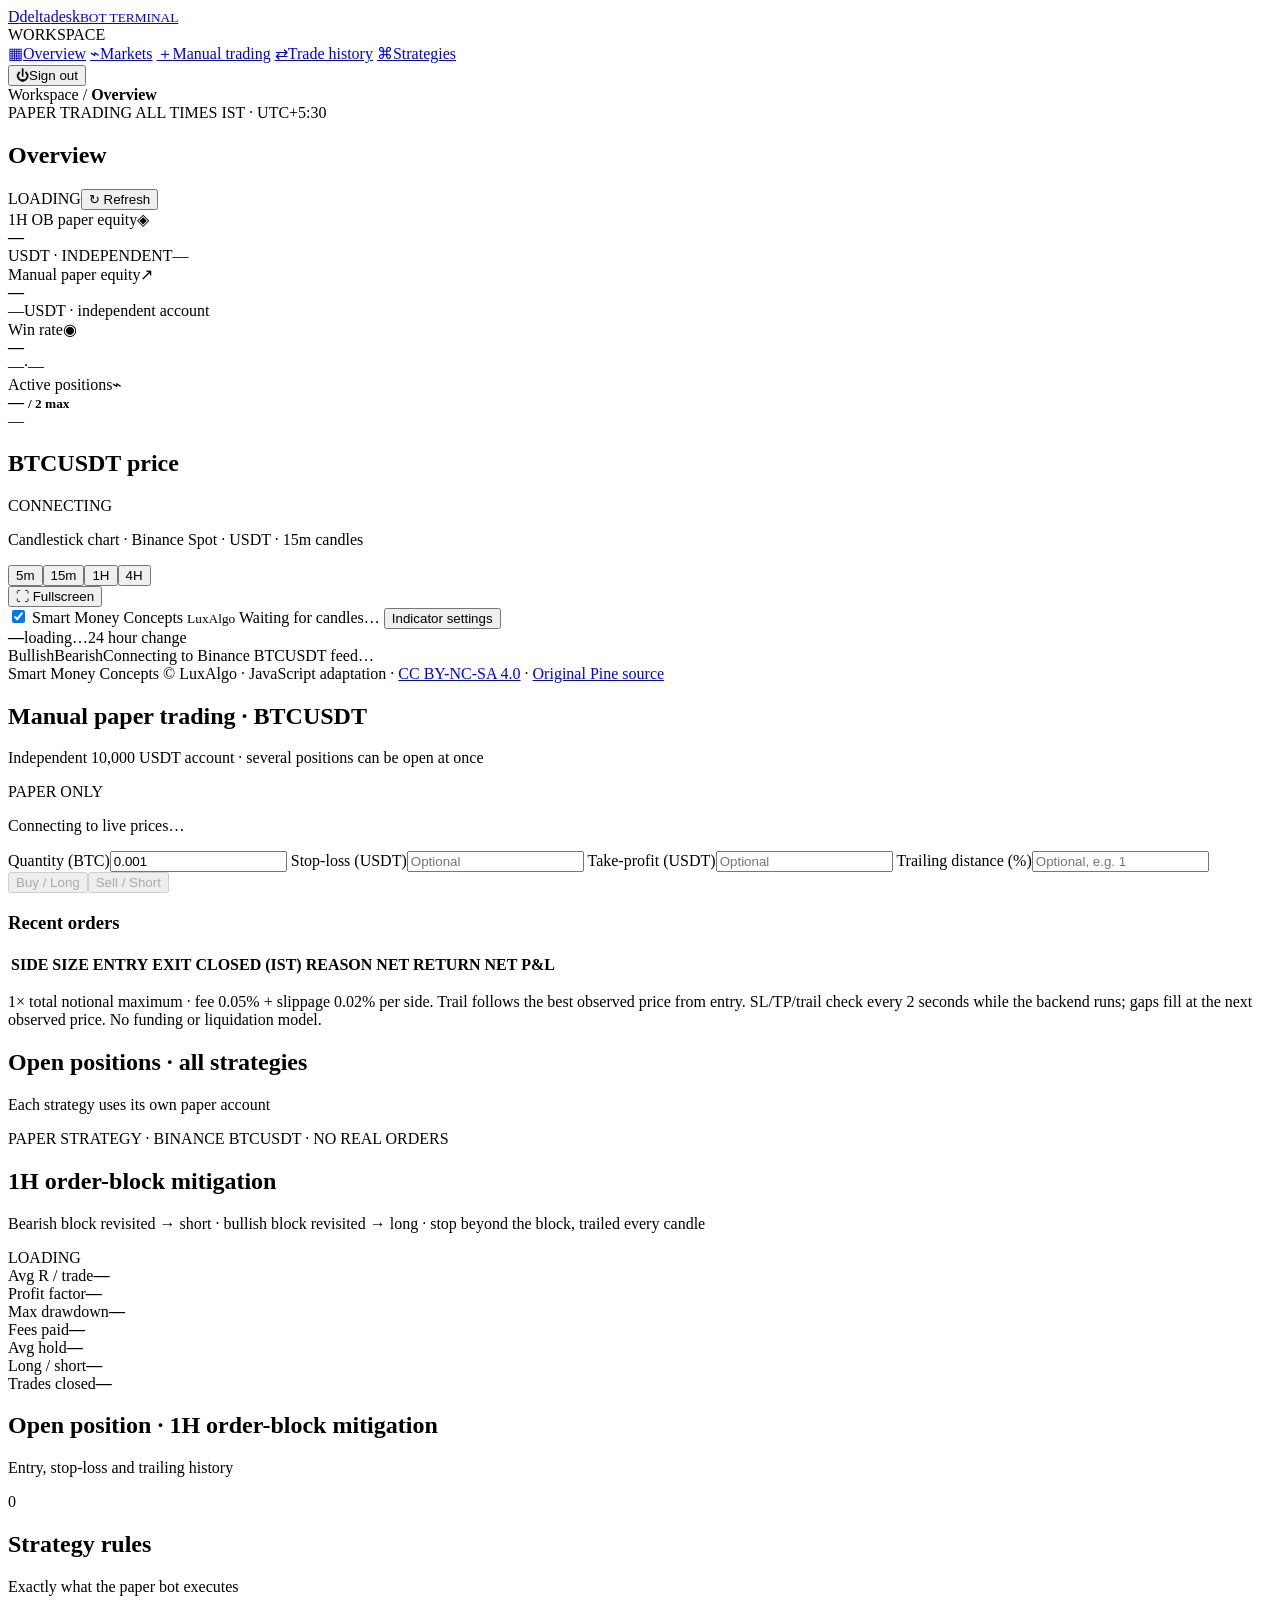
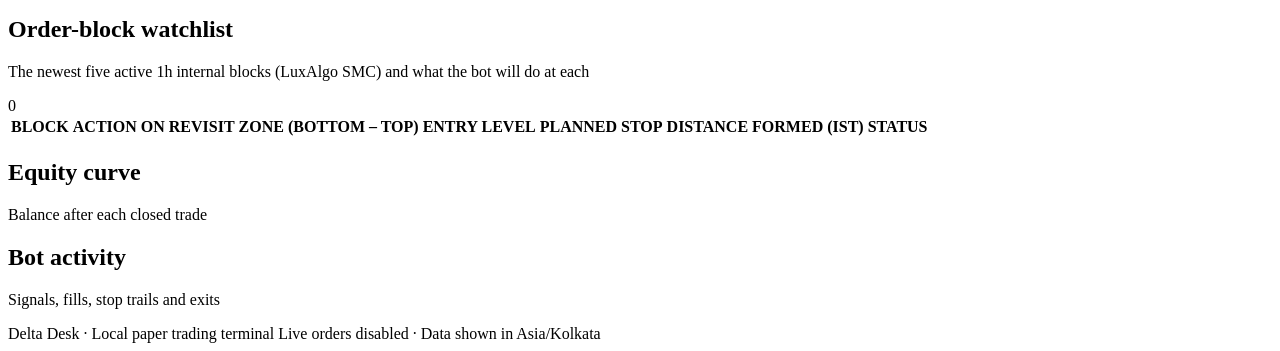
==== frontend/index.html @ f7020bdd "Initial commit: CryptoX paper-trading terminal and research lab - aiohttp backend with Firebase logi" ====
<!doctype html>
<html lang="en">
  <head>
    <meta charset="utf-8" />
    <meta name="viewport" content="width=device-width, initial-scale=1" />
    <meta name="theme-color" content="#0b0e13" />
    <title>Delta Desk · Crypto Bot</title>
    <link rel="stylesheet" href="/styles.css" />
    <link rel="stylesheet" href="/chart.css" />
    <link rel="stylesheet" href="/ob1h.css" />
    <link rel="stylesheet" href="/strategies.css" />
    <link rel="stylesheet" href="/manual.css" />
    <link rel="stylesheet" href="/positions.css" />
  <script src="/runtime-config.js"></script>
<script src="/runtime.js"></script>
</head>
  <body>
    <div class="app-shell">
      <aside class="sidebar">
        <a class="brand" href="#overview" aria-label="Delta Desk home"><span class="brand-mark">D</span><span>delta<span class="brand-muted">desk</span><small>BOT TERMINAL</small></span></a>
        <div class="nav-label">WORKSPACE</div>
        <nav>
          <a class="nav-item active" href="#overview"><span class="nav-icon">▦</span>Overview</a>
          <a class="nav-item" href="#markets"><span class="nav-icon">⌁</span>Markets</a>
          <a class="nav-item" href="#manual-trading"><span class="nav-icon">＋</span>Manual trading</a>
          <a class="nav-item" href="#trades"><span class="nav-icon">⇄</span>Trade history</a>
          <a class="nav-item" href="#strategies"><span class="nav-icon">⌘</span>Strategies</a>
        </nav>
        <div class="side-actions">
          <button type="button" class="side-btn" id="push-toggle" hidden><span class="ico">🔔</span><span class="lbl">Enable notifications</span></button>
          <button type="button" class="side-btn" id="push-test" hidden><span class="ico">✉</span><span class="lbl">Send test notification</span></button>
          <form method="post" action="/logout"><button type="submit" class="side-btn"><span class="ico">⏻</span><span class="lbl">Sign out</span></button></form>
        </div>
      </aside>
      <main class="main">
        <header class="topbar"><div class="crumb">Workspace <span>/</span> <b>Overview</b></div></header>
        <div class="content">
          <section class="page-heading"><div><div class="eyebrow">PAPER TRADING <span class="timezone">ALL TIMES IST · UTC+5:30</span></div><h1>Overview</h1></div><div class="heading-actions"><span class="live-tag" id="paper-status-chip"><i></i>LOADING</span><button class="button button-muted" id="refresh">↻ <span>Refresh</span></button></div></section>
          <section class="stats-grid" aria-label="Portfolio summary">
            <article class="stat-card"><div class="stat-top"><span>1H OB paper equity</span><span class="stat-icon violet">◈</span></div><strong id="stat-balance">—</strong><div class="stat-foot"><span class="neutral-tag">USDT · INDEPENDENT</span><span id="stat-start">—</span></div></article>
            <article class="stat-card"><div class="stat-top"><span>Manual paper equity</span><span class="stat-icon green">↗</span></div><strong id="stat-pnl">—</strong><div class="stat-foot"><span id="stat-pnl-pct">—</span><span>USDT · independent account</span></div></article>
            <article class="stat-card"><div class="stat-top"><span>Win rate</span><span class="stat-icon blue">◉</span></div><strong id="stat-winrate">—</strong><div class="stat-foot"><span id="stat-wins">—</span><span class="separator">·</span><span id="stat-losses">—</span></div></article>
            <article class="stat-card"><div class="stat-top"><span>Active positions</span><span class="stat-icon orange">⌁</span></div><strong id="stat-positions">— <small class="of-limit">/ 2 max</small></strong><div class="stat-foot"><span id="stat-positions-detail">—</span></div></article>
          </section>
          <div id="view-overview">
          <section class="panel chart-panel" id="markets">
            <div class="panel-heading"><div><div class="panel-title-line"><h2>BTCUSDT price</h2><span class="live-tag" id="chart-tag"><i></i>CONNECTING</span></div><p>Candlestick chart <span class="dot-sep">·</span> Binance Spot · USDT <span class="dot-sep">·</span> <span id="chart-resolution">15m candles</span></p></div><div class="chart-tools"><div class="range-tabs" role="tablist" aria-label="Timeframe"><button data-range="5m">5m</button><button data-range="15m" class="selected">15m</button><button data-range="1h">1H</button><button data-range="4h">4H</button></div><button class="button button-muted" id="chart-fullscreen" aria-label="Enter chart fullscreen" aria-pressed="false" title="Fullscreen chart">⛶ <span>Fullscreen</span></button></div></div>
            <div class="indicator-toolbar">
              <label class="indicator-toggle"><input type="checkbox" id="smc-enabled" checked> <span>Smart Money Concepts <small>LuxAlgo</small></span></label>
              <span id="smc-status" role="status">Waiting for candles…</span>
              <button class="button button-muted" id="smc-settings-toggle" aria-expanded="false" aria-controls="smc-settings">Indicator settings</button>
            </div>
            <form id="smc-settings" class="smc-settings" hidden>
              <fieldset><legend>Structure</legend>
                <label><input type="checkbox" data-smc="internal"> Internal BOS / CHoCH</label>
                <label><input type="checkbox" data-smc="swing"> Swing BOS / CHoCH</label>
                <label><input type="checkbox" data-smc="swingPoints"> Swing points (HH / HL / LH / LL)</label>
                <label><input type="checkbox" data-smc="strongWeak"> Strong / weak highs and lows</label>
                <label><input type="checkbox" data-smc="confluence"> Internal confluence filter</label>
                <label>Swing length <input type="number" data-smc="swingLength" min="10" max="200" step="1"></label>
                <label>Internal bullish <select data-smc="internalBull"><option>All</option><option>BOS</option><option>CHoCH</option></select></label>
                <label>Internal bearish <select data-smc="internalBear"><option>All</option><option>BOS</option><option>CHoCH</option></select></label>
                <label>Swing bullish <select data-smc="swingBull"><option>All</option><option>BOS</option><option>CHoCH</option></select></label>
                <label>Swing bearish <select data-smc="swingBear"><option>All</option><option>BOS</option><option>CHoCH</option></select></label>
              </fieldset>
              <fieldset><legend>Order blocks</legend>
                <label><input type="checkbox" data-smc="internalBlocks"> Internal order blocks</label>
                <label>Internal blocks shown <input type="number" data-smc="internalCount" min="1" max="20" step="1"></label>
                <label><input type="checkbox" data-smc="swingBlocks"> Swing order blocks</label>
                <label>Swing blocks shown <input type="number" data-smc="swingCount" min="1" max="20" step="1"></label>
                <label>Volatility filter <select data-smc="blockFilter"><option>Atr</option><option>Cumulative Mean Range</option></select></label>
                <label>Mitigation <select data-smc="mitigation"><option>High/Low</option><option>Close</option></select></label>
              </fieldset>
              <fieldset><legend>Levels &amp; zones</legend>
                <label><input type="checkbox" data-smc="equal"> Equal highs / lows</label>
                <label>Confirmation bars <input type="number" data-smc="equalLength" min="1" max="50" step="1"></label>
                <label>Equal threshold (× ATR) <input type="number" data-smc="equalThreshold" min="0" max="0.5" step="0.01"></label>
                <label><input type="checkbox" data-smc="fvg"> Fair value gaps · chart timeframe</label>
                <label><input type="checkbox" data-smc="fvgAuto"> FVG auto threshold</label>
                <label>FVG extension (bars) <input type="number" data-smc="fvgExtend" min="0" max="100" step="1"></label>
                <label><input type="checkbox" data-smc="zones"> Premium / discount / equilibrium</label>
                <label><input type="checkbox" data-smc="daily"> Previous day high / low</label>
                <label><input type="checkbox" data-smc="weekly"> Previous week high / low</label>
                <label><input type="checkbox" data-smc="monthly"> Previous month high / low</label>
              </fieldset>
              <fieldset><legend>Appearance</legend>
                <label>Mode <select data-smc="mode"><option>Historical</option><option>Present</option></select></label>
                <label>Style <select data-smc="style"><option>Colored</option><option>Monochrome</option></select></label>
                <label><input type="checkbox" data-smc="colorCandles"> Color candles by internal trend</label>
                <button type="button" class="button button-muted" id="smc-reset">Reset to Pine defaults</button>
                <p>Live-bar signals can change until the candle closes. Structure uses the 1,000 loaded candles.</p>
              </fieldset>
            </form>
            <div class="chart-summary"><strong id="last-price">—</strong><span id="day-change" class="muted">loading…</span><span class="muted">24 hour change</span><span class="muted" id="day-range"></span></div>
            <div class="chart-wrap tv-wrap"><div id="tv-chart" class="tv-chart" aria-label="Live BTCUSDT candlestick chart"></div><div class="ohlc-legend" id="ohlc-legend"></div></div>
            <div class="chart-legend"><span><i class="legend-bull"></i>Bullish</span><span><i class="legend-bear"></i>Bearish</span><span class="chart-note" id="chart-note">Connecting to Binance BTCUSDT feed…</span></div>
            <div class="indicator-credit">Smart Money Concepts © LuxAlgo · JavaScript adaptation · <a href="https://creativecommons.org/licenses/by-nc-sa/4.0/" target="_blank" rel="noopener noreferrer">CC BY-NC-SA 4.0</a> · <a href="/indicators/luxalgo-smc.pine" download>Original Pine source</a></div>
          </section>
          <section class="panel ob1h-block" id="manual-trading" aria-label="Manual paper trading">
            <div class="panel-heading"><div><h2>Manual paper trading · BTCUSDT</h2><p>Independent 10,000 USDT account · several positions can be open at once</p></div><span class="live-tag">PAPER ONLY</span></div>
            <p id="manual-account" class="strategy-note">Connecting to live prices…</p>
            <form id="manual-order" class="manual-form">
              <label>Quantity (BTC)<input name="quantity" type="number" min="0.000001" step="any" value="0.001" required /></label>
              <label>Stop-loss (USDT)<input name="stop" type="number" min="0.01" step="any" placeholder="Optional" /></label>
              <label>Take-profit (USDT)<input name="target" type="number" min="0.01" step="any" placeholder="Optional" /></label>
              <label>Trailing distance (%)<input name="trail_pct" type="number" min="0.001" max="99.999" step="any" placeholder="Optional, e.g. 1" /></label>
              <div class="manual-actions"><button class="button manual-buy" type="submit" value="long" disabled>Buy / Long</button><button class="button manual-sell" type="submit" value="short" disabled>Sell / Short</button></div>
            </form>
            <div id="manual-positions" class="pos-grid"></div>
            <p id="manual-message" role="status" aria-live="polite" class="strategy-note"></p>
            <div class="orders-block"><h3>Recent orders</h3><div class="table-wrap"><table><thead><tr><th>SIDE</th><th>SIZE</th><th>ENTRY</th><th>EXIT</th><th>CLOSED (IST)</th><th>REASON</th><th>NET RETURN</th><th>NET P&amp;L</th></tr></thead><tbody id="manual-orders"></tbody></table></div></div>
            <p class="strategy-note">1× total notional maximum · fee 0.05% + slippage 0.02% per side. Trail follows the best observed price from entry. SL/TP/trail check every 2 seconds while the backend runs; gaps fill at the next observed price. No funding or liquidation model.</p>
          </section>
          <section class="panel ob1h-block"><div class="panel-heading"><div><h2>Open positions · all strategies</h2><p>Each strategy uses its own paper account</p></div></div><div id="all-positions" class="pos-grid"></div></section>
          <section class="ob1h" id="strategy" aria-label="1H order-block mitigation paper strategy">
            <div class="ob1h-heading"><div><div class="eyebrow">PAPER STRATEGY · BINANCE BTCUSDT · NO REAL ORDERS</div><h2>1H order-block mitigation</h2><p id="ob1h-subtitle">Bearish block revisited → short · bullish block revisited → long · stop beyond the block, trailed every candle</p></div><span class="live-tag" id="ob1h-chip"><i></i>LOADING</span></div>
            <div class="panel ob1h-metrics" aria-label="Strategy metrics"><div><span>Avg R / trade</span><strong id="ob1h-r">—</strong></div><div><span>Profit factor</span><strong id="ob1h-pf">—</strong></div><div><span>Max drawdown</span><strong id="ob1h-dd">—</strong></div><div><span>Fees paid</span><strong id="ob1h-fees">—</strong></div><div><span>Avg hold</span><strong id="ob1h-hold">—</strong></div><div><span>Long / short</span><strong id="ob1h-ls">—</strong></div><div><span>Trades closed</span><strong id="ob1h-n">—</strong></div></div>
            <div class="ob1h-grid">
              <article class="panel ob1h-position"><div class="panel-heading compact"><div><h2>Open position · 1H order-block mitigation</h2><p id="ob1h-pos-sub">Entry, stop-loss and trailing history</p></div><span class="count-badge" id="ob1h-pos-count">0</span></div><div id="ob1h-position"></div></article>
              <article class="panel ob1h-rules"><div class="panel-heading compact"><div><h2>Strategy rules</h2><p>Exactly what the paper bot executes</p></div></div><ol id="ob1h-rules"></ol></article>
            </div>
            <article class="panel ob1h-block"><div class="panel-heading compact"><div><h2>Order-block watchlist</h2><p>The newest five active 1h internal blocks (LuxAlgo SMC) and what the bot will do at each</p></div><span class="count-badge" id="ob1h-watch-count">0</span></div><div class="table-wrap"><table><thead><tr><th>BLOCK</th><th>ACTION ON REVISIT</th><th>ZONE (BOTTOM – TOP)</th><th>ENTRY LEVEL</th><th>PLANNED STOP</th><th>DISTANCE</th><th>FORMED (IST)</th><th>STATUS</th></tr></thead><tbody id="ob1h-watch"></tbody></table></div></article>
            <div class="ob1h-grid ob1h-grid-wide">
              <article class="panel ob1h-block"><div class="panel-heading compact"><div><h2>Equity curve</h2><p>Balance after each closed trade</p></div></div><div id="ob1h-curve" class="ob1h-curve"></div></article>
              <article class="panel ob1h-block"><div class="panel-heading compact"><div><h2>Bot activity</h2><p>Signals, fills, stop trails and exits</p></div></div><ul id="ob1h-events" class="ob1h-events"></ul></article>
            </div>
          </section>
          </div>
          <section id="strategies" hidden aria-label="Paper strategies">
            <div class="panel-heading"><div><h2>Paper trading strategies</h2><p>Compare forward results. No strategy here is validated as profitable.</p></div></div>
            <div id="strategy-list" class="strategy-cards"></div>
            <p class="strategy-note">Accounts are independent: 10,000 USDT each for manual trading and order blocks. Returns use different sizing and feeds; they are not a controlled ranking. The older Delta rejection research replay is excluded from forward-paper results.</p>
          </section>
          <section class="trade-view" id="trades" hidden aria-label="Trade history">
            <article class="panel ob1h-block"><div class="panel-heading"><div><h2>Trade history · all strategies</h2><p>Net results after each strategy’s modeled costs</p></div><label>Strategy <select id="strategy-filter"><option value="">All strategies</option></select></label></div>
            <p id="all-trades-count" class="strategy-note"></p>
            <div class="table-wrap"><table><thead><tr><th>STRATEGY</th><th>MARKET</th><th>SIDE</th><th>ENTRY (IST)</th><th>EXIT (IST)</th><th>EXIT REASON</th><th>NET RETURN</th><th>NET P&amp;L</th><th>FEES / GST</th><th>DATA QUALITY</th></tr></thead><tbody id="all-trades"></tbody></table></div>
            <p class="strategy-note">Paper results after modeled fees and slippage; funding is excluded.</p></article>
          </section>
          <footer><span>Delta Desk <span class="dot-sep">·</span> Local paper trading terminal</span><span><i class="footer-dot"></i> Live orders disabled <span class="dot-sep">·</span> Data shown in Asia/Kolkata</span></footer>
        </div>
      </main>
    </div>
    <div class="toast" id="toast" role="status"></div>
    <script src="/vendor/lightweight-charts.standalone.production.js"></script>
    <script src="/indicators/smc.js"></script>
    <script src="/app.js"></script>
    <script src="/ob1h.js"></script>
    <script src="/nav.js"></script>
    <script src="/positions.js"></script>
    <script src="/strategies.js"></script>
    <script src="/manual.js"></script>
    <script type="module" src="/push.js"></script>
  </body>
</html>
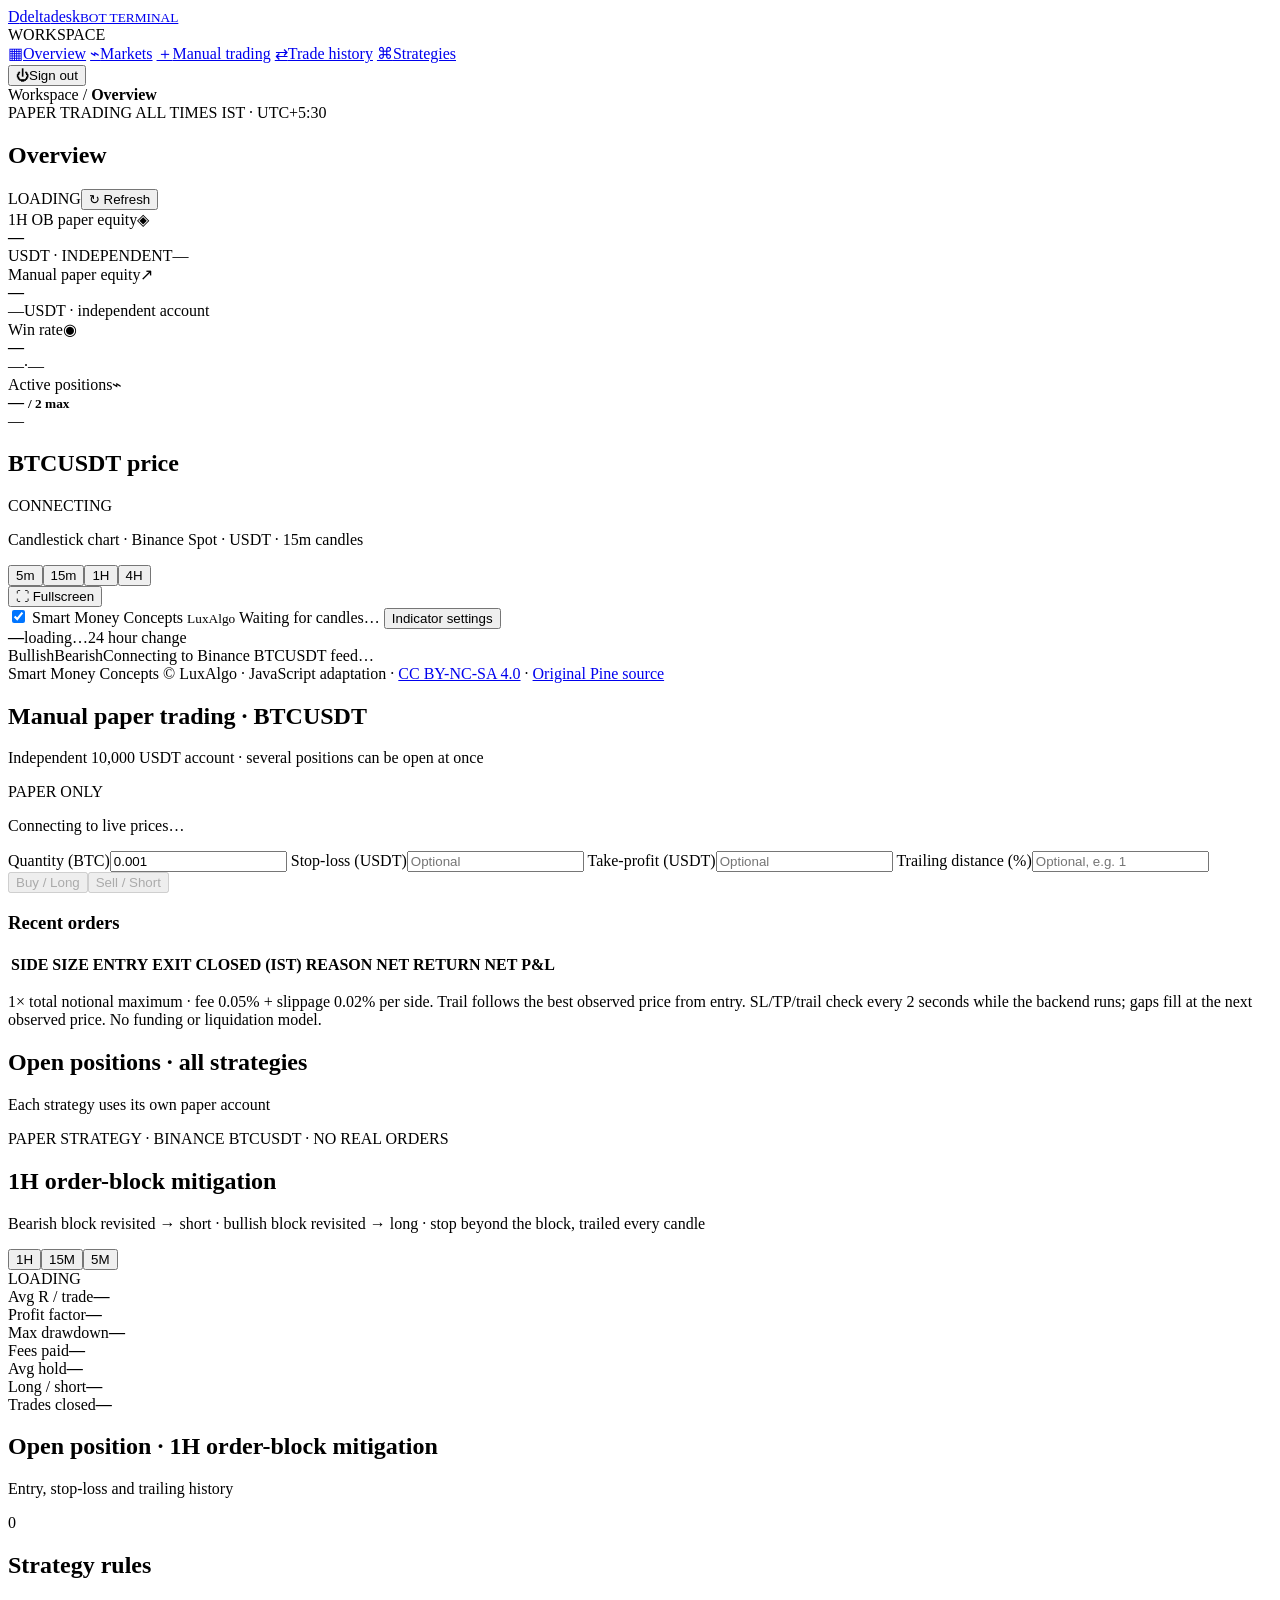
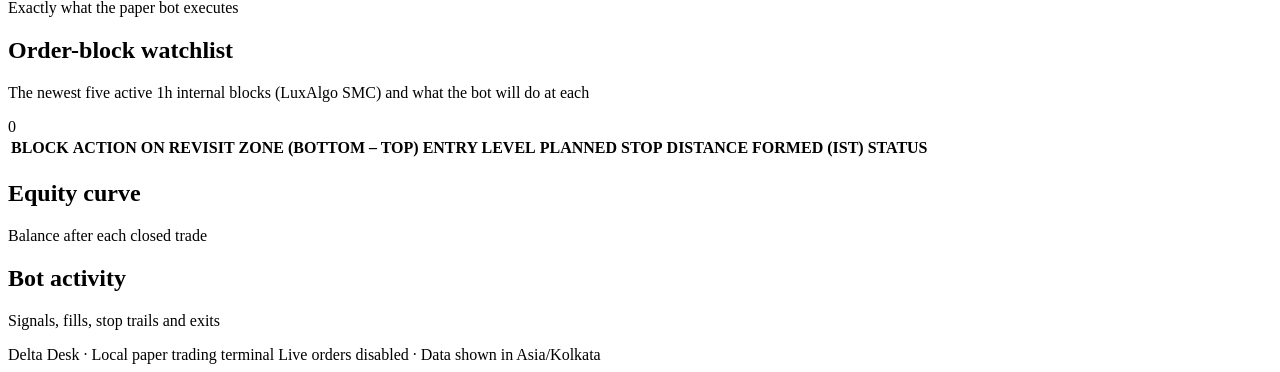
==== commit 4836c9b4: "Add 15m and 5m order-block mitigation paper strategies The OB mitigation strategy is now timeframe-g" ====
--- a/frontend/index.html
+++ b/frontend/index.html
@@ -112,14 +112,14 @@
             <p class="strategy-note">1× total notional maximum · fee 0.05% + slippage 0.02% per side. Trail follows the best observed price from entry. SL/TP/trail check every 2 seconds while the backend runs; gaps fill at the next observed price. No funding or liquidation model.</p>
           </section>
           <section class="panel ob1h-block"><div class="panel-heading"><div><h2>Open positions · all strategies</h2><p>Each strategy uses its own paper account</p></div></div><div id="all-positions" class="pos-grid"></div></section>
-          <section class="ob1h" id="strategy" aria-label="1H order-block mitigation paper strategy">
-            <div class="ob1h-heading"><div><div class="eyebrow">PAPER STRATEGY · BINANCE BTCUSDT · NO REAL ORDERS</div><h2>1H order-block mitigation</h2><p id="ob1h-subtitle">Bearish block revisited → short · bullish block revisited → long · stop beyond the block, trailed every candle</p></div><span class="live-tag" id="ob1h-chip"><i></i>LOADING</span></div>
+          <section class="ob1h" id="strategy" aria-label="Order-block mitigation paper strategies">
+            <div class="ob1h-heading"><div><div class="eyebrow">PAPER STRATEGY · BINANCE BTCUSDT · NO REAL ORDERS</div><h2 id="ob1h-title">1H order-block mitigation</h2><p id="ob1h-subtitle">Bearish block revisited → short · bullish block revisited → long · stop beyond the block, trailed every candle</p></div><div class="chart-tools"><div class="range-tabs" id="ob-tf-tabs" role="tablist" aria-label="Order-block timeframe"><button type="button" role="tab" data-tf="1h" class="selected" aria-selected="true">1H</button><button type="button" role="tab" data-tf="15m" aria-selected="false">15M</button><button type="button" role="tab" data-tf="5m" aria-selected="false">5M</button></div><span class="live-tag" id="ob1h-chip"><i></i>LOADING</span></div></div>
             <div class="panel ob1h-metrics" aria-label="Strategy metrics"><div><span>Avg R / trade</span><strong id="ob1h-r">—</strong></div><div><span>Profit factor</span><strong id="ob1h-pf">—</strong></div><div><span>Max drawdown</span><strong id="ob1h-dd">—</strong></div><div><span>Fees paid</span><strong id="ob1h-fees">—</strong></div><div><span>Avg hold</span><strong id="ob1h-hold">—</strong></div><div><span>Long / short</span><strong id="ob1h-ls">—</strong></div><div><span>Trades closed</span><strong id="ob1h-n">—</strong></div></div>
             <div class="ob1h-grid">
-              <article class="panel ob1h-position"><div class="panel-heading compact"><div><h2>Open position · 1H order-block mitigation</h2><p id="ob1h-pos-sub">Entry, stop-loss and trailing history</p></div><span class="count-badge" id="ob1h-pos-count">0</span></div><div id="ob1h-position"></div></article>
+              <article class="panel ob1h-position"><div class="panel-heading compact"><div><h2>Open position · <span id="ob1h-pos-title">1H order-block mitigation</span></h2><p id="ob1h-pos-sub">Entry, stop-loss and trailing history</p></div><span class="count-badge" id="ob1h-pos-count">0</span></div><div id="ob1h-position"></div></article>
               <article class="panel ob1h-rules"><div class="panel-heading compact"><div><h2>Strategy rules</h2><p>Exactly what the paper bot executes</p></div></div><ol id="ob1h-rules"></ol></article>
             </div>
-            <article class="panel ob1h-block"><div class="panel-heading compact"><div><h2>Order-block watchlist</h2><p>The newest five active 1h internal blocks (LuxAlgo SMC) and what the bot will do at each</p></div><span class="count-badge" id="ob1h-watch-count">0</span></div><div class="table-wrap"><table><thead><tr><th>BLOCK</th><th>ACTION ON REVISIT</th><th>ZONE (BOTTOM – TOP)</th><th>ENTRY LEVEL</th><th>PLANNED STOP</th><th>DISTANCE</th><th>FORMED (IST)</th><th>STATUS</th></tr></thead><tbody id="ob1h-watch"></tbody></table></div></article>
+            <article class="panel ob1h-block"><div class="panel-heading compact"><div><h2>Order-block watchlist</h2><p>The newest five active <span id="ob1h-watch-tf">1h</span> internal blocks (LuxAlgo SMC) and what the bot will do at each</p></div><span class="count-badge" id="ob1h-watch-count">0</span></div><div class="table-wrap"><table><thead><tr><th>BLOCK</th><th>ACTION ON REVISIT</th><th>ZONE (BOTTOM – TOP)</th><th>ENTRY LEVEL</th><th>PLANNED STOP</th><th>DISTANCE</th><th>FORMED (IST)</th><th>STATUS</th></tr></thead><tbody id="ob1h-watch"></tbody></table></div></article>
             <div class="ob1h-grid ob1h-grid-wide">
               <article class="panel ob1h-block"><div class="panel-heading compact"><div><h2>Equity curve</h2><p>Balance after each closed trade</p></div></div><div id="ob1h-curve" class="ob1h-curve"></div></article>
               <article class="panel ob1h-block"><div class="panel-heading compact"><div><h2>Bot activity</h2><p>Signals, fills, stop trails and exits</p></div></div><ul id="ob1h-events" class="ob1h-events"></ul></article>
@@ -129,7 +129,7 @@
           <section id="strategies" hidden aria-label="Paper strategies">
             <div class="panel-heading"><div><h2>Paper trading strategies</h2><p>Compare forward results. No strategy here is validated as profitable.</p></div></div>
             <div id="strategy-list" class="strategy-cards"></div>
-            <p class="strategy-note">Accounts are independent: 10,000 USDT each for manual trading and order blocks. Returns use different sizing and feeds; they are not a controlled ranking. The older Delta rejection research replay is excluded from forward-paper results.</p>
+            <p class="strategy-note">Accounts are independent: 10,000 USDT each for manual trading and each order-block timeframe (1h, 15m, 5m). Returns use different sizing and feeds; they are not a controlled ranking. The older Delta rejection research replay is excluded from forward-paper results.</p>
           </section>
           <section class="trade-view" id="trades" hidden aria-label="Trade history">
             <article class="panel ob1h-block"><div class="panel-heading"><div><h2>Trade history · all strategies</h2><p>Net results after each strategy’s modeled costs</p></div><label>Strategy <select id="strategy-filter"><option value="">All strategies</option></select></label></div>
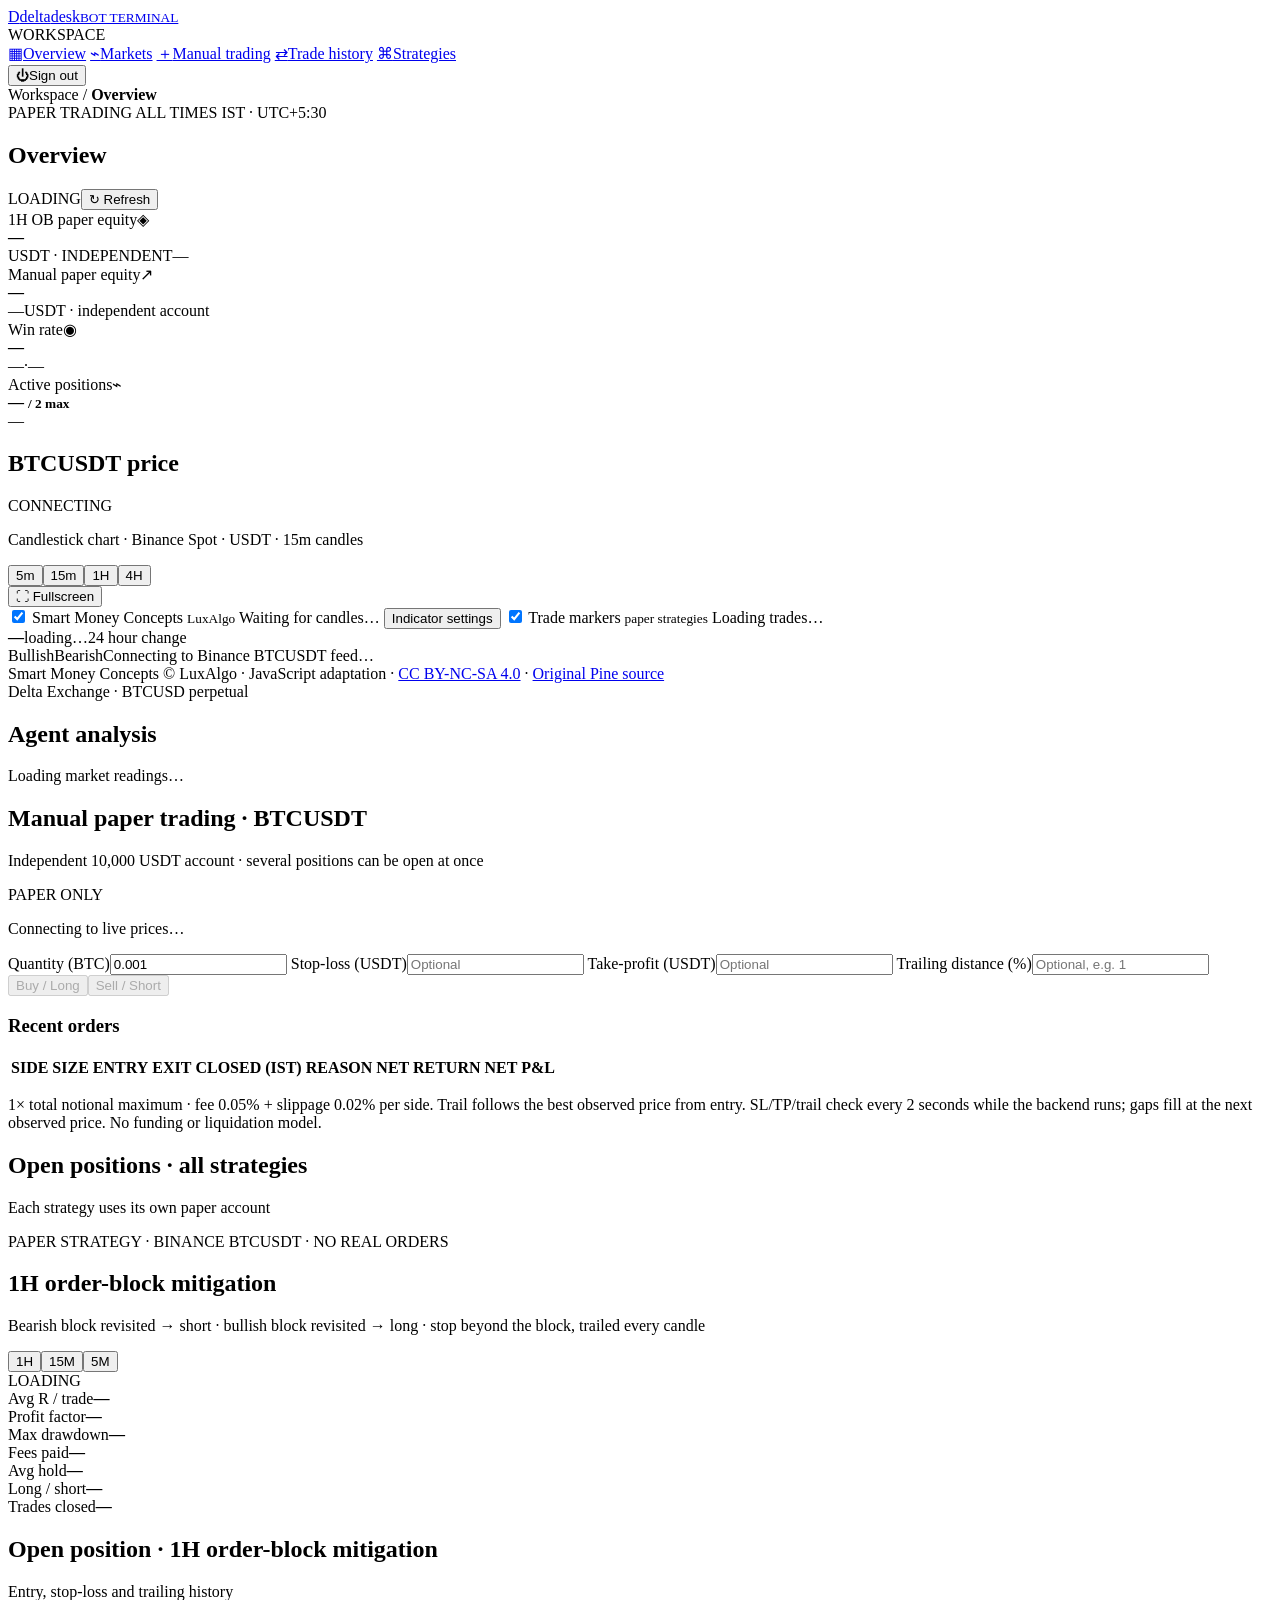
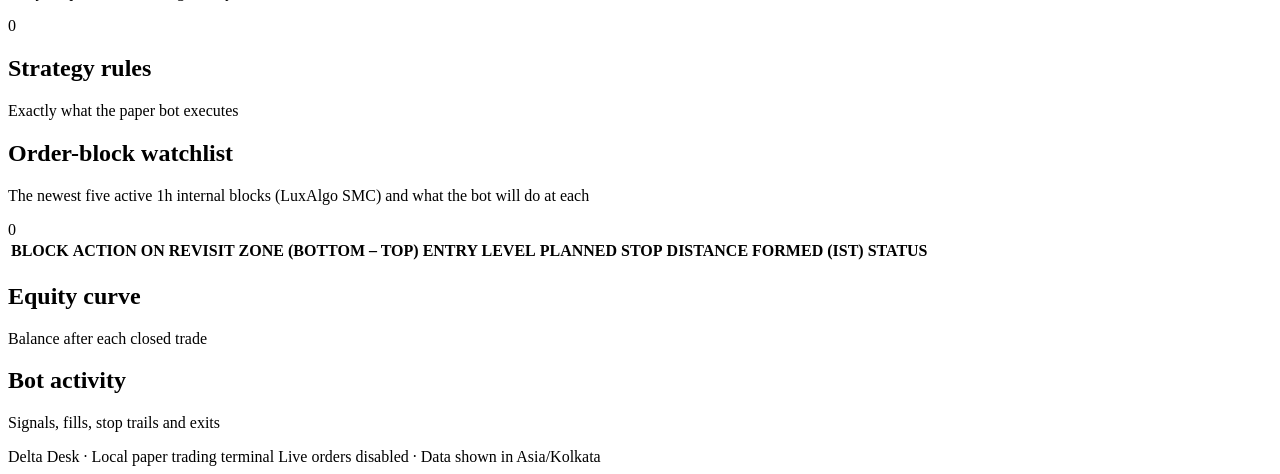
==== commit b534e83b: "Add deterministic BTCUSD multi-timeframe signal pipeline (btc_agents) Python-only agent pipeline (no" ====
--- a/frontend/index.html
+++ b/frontend/index.html
@@ -6,6 +6,7 @@
     <meta name="theme-color" content="#0b0e13" />
     <title>Delta Desk · Crypto Bot</title>
     <link rel="stylesheet" href="/styles.css" />
+    <link rel="stylesheet" href="/btc-signal.css" />
     <link rel="stylesheet" href="/chart.css" />
     <link rel="stylesheet" href="/ob1h.css" />
     <link rel="stylesheet" href="/strategies.css" />
@@ -49,6 +50,8 @@
               <label class="indicator-toggle"><input type="checkbox" id="smc-enabled" checked> <span>Smart Money Concepts <small>LuxAlgo</small></span></label>
               <span id="smc-status" role="status">Waiting for candles…</span>
               <button class="button button-muted" id="smc-settings-toggle" aria-expanded="false" aria-controls="smc-settings">Indicator settings</button>
+              <label class="indicator-toggle"><input type="checkbox" id="trade-markers-enabled" checked> <span>Trade markers <small>paper strategies</small></span></label>
+              <span id="trade-markers-status" role="status">Loading trades…</span>
             </div>
             <form id="smc-settings" class="smc-settings" hidden>
               <fieldset><legend>Structure</legend>
@@ -95,6 +98,11 @@
             <div class="chart-wrap tv-wrap"><div id="tv-chart" class="tv-chart" aria-label="Live BTCUSDT candlestick chart"></div><div class="ohlc-legend" id="ohlc-legend"></div></div>
             <div class="chart-legend"><span><i class="legend-bull"></i>Bullish</span><span><i class="legend-bear"></i>Bearish</span><span class="chart-note" id="chart-note">Connecting to Binance BTCUSDT feed…</span></div>
             <div class="indicator-credit">Smart Money Concepts © LuxAlgo · JavaScript adaptation · <a href="https://creativecommons.org/licenses/by-nc-sa/4.0/" target="_blank" rel="noopener noreferrer">CC BY-NC-SA 4.0</a> · <a href="/indicators/luxalgo-smc.pine" download>Original Pine source</a></div>
+          </section>
+          <section class="panel" id="btc-analysis">
+            <header class="agent-heading"><div><span class="agent-source">Delta Exchange · BTCUSD perpetual</span><h2>Agent analysis</h2></div><span id="btc-clock" aria-live="polite"></span></header>
+            <p id="btc-signal-status" role="status">Loading market readings…</p>
+            <div id="btc-signal-market"></div>
           </section>
           <section class="panel ob1h-block" id="manual-trading" aria-label="Manual paper trading">
             <div class="panel-heading"><div><h2>Manual paper trading · BTCUSDT</h2><p>Independent 10,000 USDT account · several positions can be open at once</p></div><span class="live-tag">PAPER ONLY</span></div>
@@ -146,6 +154,7 @@
     <script src="/indicators/smc.js"></script>
     <script src="/app.js"></script>
     <script src="/ob1h.js"></script>
+    <script src="/btc-signal.js"></script>
     <script src="/nav.js"></script>
     <script src="/positions.js"></script>
     <script src="/strategies.js"></script>
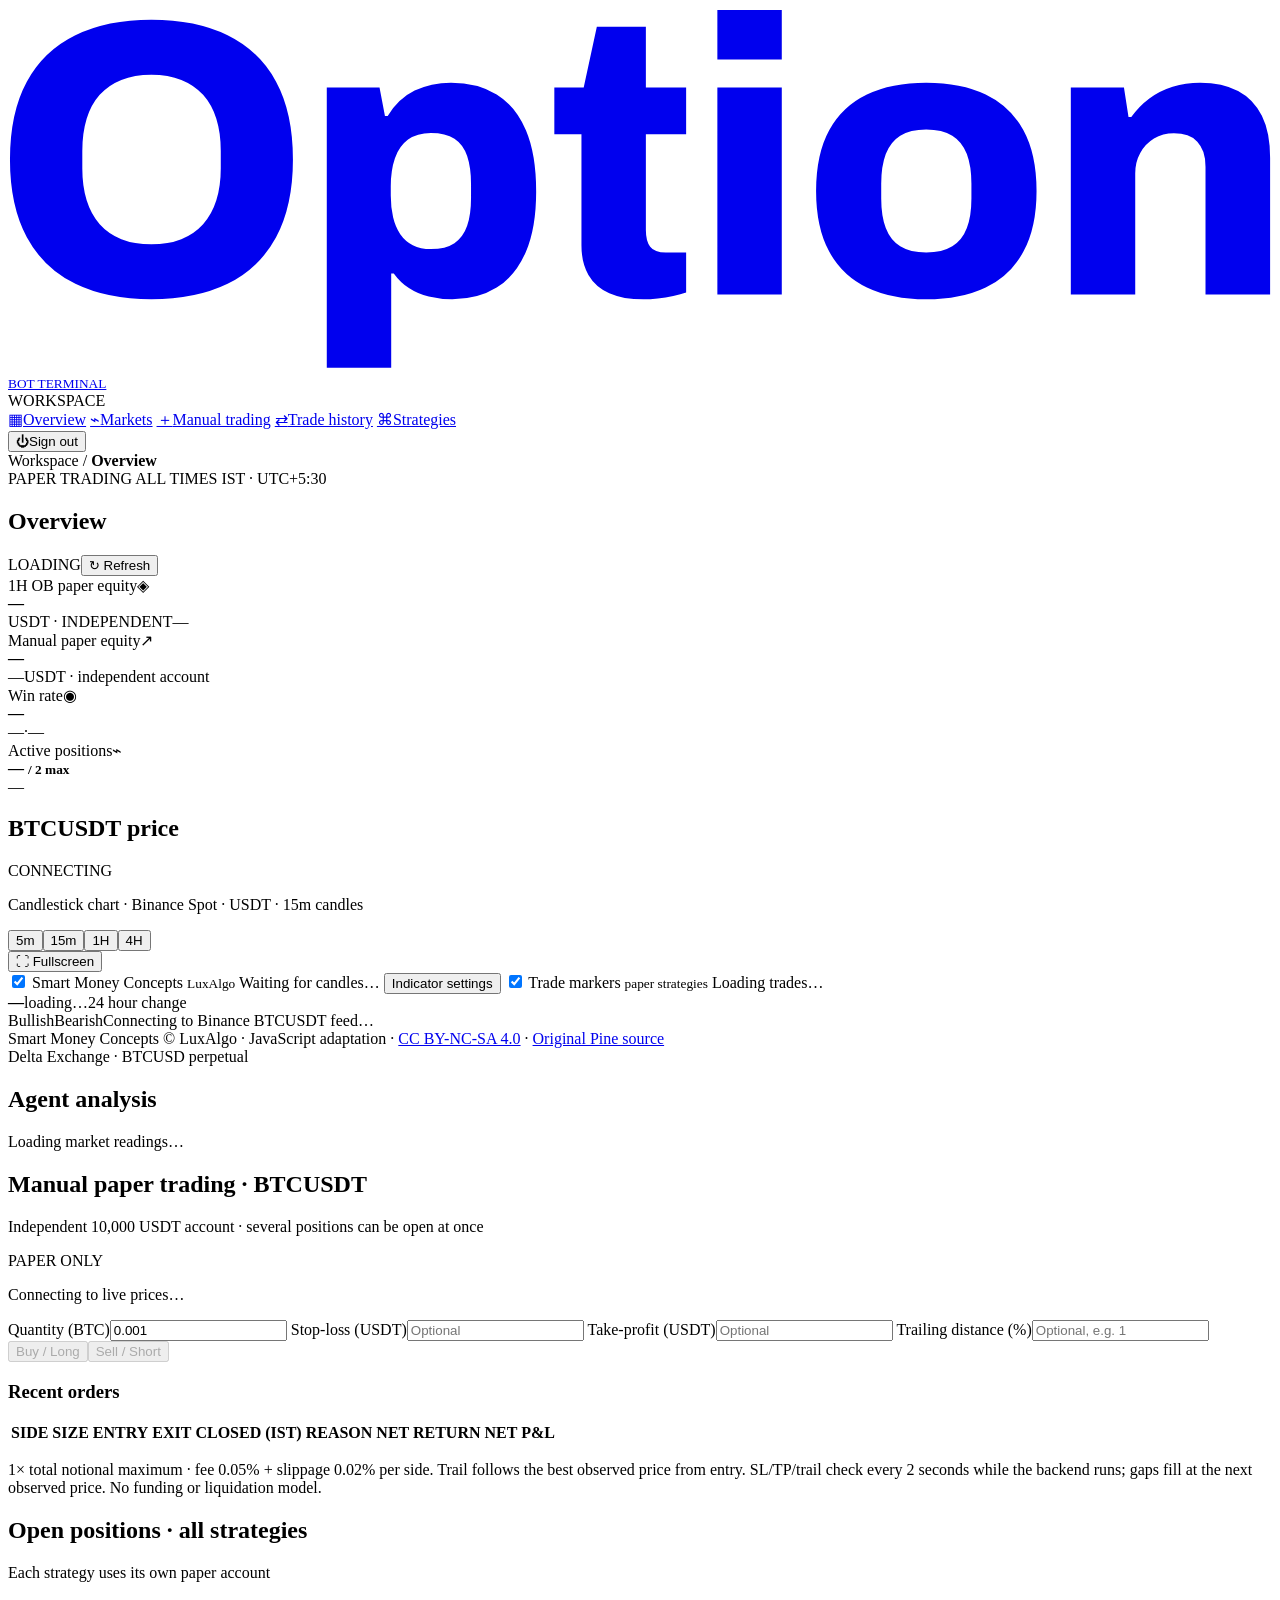
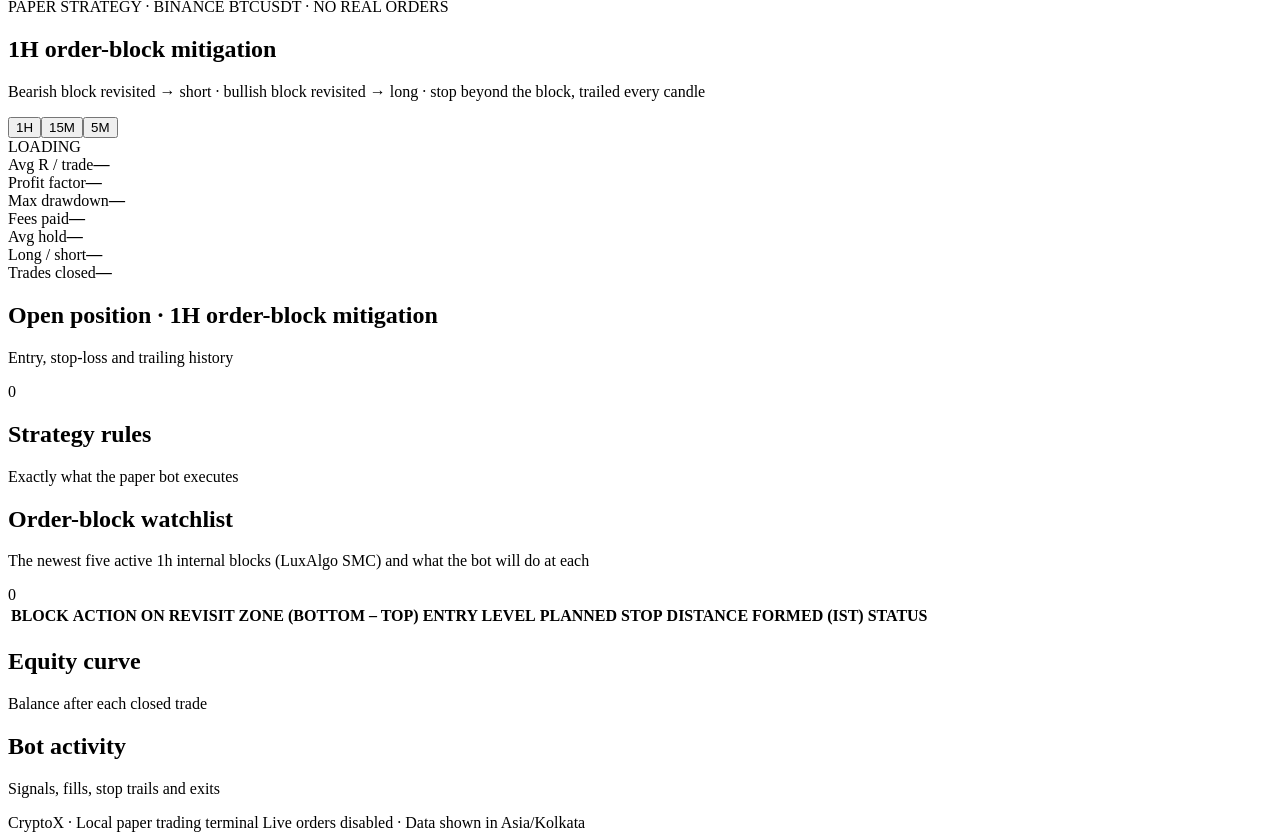
==== commit dd6b1999: "Rebrand frontend to CryptoX and redesign the login screen Replaces the leftover "Delta Desk" wordmar" ====
--- a/frontend/index.html
+++ b/frontend/index.html
@@ -4,7 +4,7 @@
     <meta charset="utf-8" />
     <meta name="viewport" content="width=device-width, initial-scale=1" />
     <meta name="theme-color" content="#0b0e13" />
-    <title>Delta Desk · Crypto Bot</title>
+    <title>CryptoX · Bot Terminal</title>
     <link rel="stylesheet" href="/styles.css" />
     <link rel="stylesheet" href="/btc-signal.css" />
     <link rel="stylesheet" href="/chart.css" />
@@ -18,7 +18,7 @@
   <body>
     <div class="app-shell">
       <aside class="sidebar">
-        <a class="brand" href="#overview" aria-label="Delta Desk home"><span class="brand-mark">D</span><span>delta<span class="brand-muted">desk</span><small>BOT TERMINAL</small></span></a>
+        <a class="brand" href="#overview" aria-label="CryptoX home"><svg class="brand-logo" viewBox="40 -729 3215 920" role="img" aria-label="CryptoX" xmlns="http://www.w3.org/2000/svg"><path fill="currentColor" d="M404.58642578125 12.0Q292.15185546875 12.0 211.4345703125 -27.315185546875Q130.71728515625 -66.63037109375 87.858642578125 -145.902099609375Q45.0 -225.173828125 45.0 -343.54345703125Q45.0 -462.9130859375 87.858642578125 -541.684814453125Q130.71728515625 -620.45654296875 211.4345703125 -659.771728515625Q292.15185546875 -699.0869140625 404.58642578125 -699.0869140625Q518.02099609375 -699.0869140625 598.510009765625 -659.771728515625Q678.9990234375 -620.45654296875 721.857666015625 -541.684814453125Q764.71630859375 -462.9130859375 764.71630859375 -343.54345703125Q764.71630859375 -225.173828125 721.857666015625 -145.902099609375Q678.9990234375 -66.63037109375 598.510009765625 -27.315185546875Q518.02099609375 12.0 404.58642578125 12.0ZM404.58642578125 -127.89013671875Q447.89111328125 -127.89013671875 480.86962890625 -140.988037109375Q513.84814453125 -154.0859375 536.228759765625 -178.966552734375Q558.609375 -203.84716796875 569.89208984375 -239.73876953125Q581.1748046875 -275.63037109375 581.1748046875 -320.67431640625V-365.49951171875Q581.1748046875 -411.0 569.89208984375 -447.119873046875Q558.609375 -483.23974609375 536.228759765625 -508.120361328125Q513.84814453125 -533.0009765625 480.86962890625 -546.098876953125Q447.89111328125 -559.19677734375 404.58642578125 -559.19677734375Q361.28173828125 -559.19677734375 328.30322265625 -546.098876953125Q295.32470703125 -533.0009765625 273.2158203125 -508.120361328125Q251.10693359375 -483.23974609375 240.052490234375 -447.119873046875Q228.998046875 -411.0 228.998046875 -365.49951171875V-320.67431640625Q228.998046875 -275.63037109375 240.052490234375 -239.73876953125Q251.10693359375 -203.84716796875 273.2158203125 -178.966552734375Q295.32470703125 -154.0859375 328.30322265625 -140.988037109375Q361.28173828125 -127.89013671875 404.58642578125 -127.89013671875Z M850.826171875 186.04296875V-527.0869140625H984.97705078125L998.78125 -454.36962890625H1005.78125Q1032.8681640625 -498.63037109375 1074.32470703125 -518.858642578125Q1115.78125 -539.0869140625 1166.78125 -539.0869140625Q1234.49853515625 -539.0869140625 1282.900634765625 -509.271728515625Q1331.302734375 -479.45654296875 1357.34619140625 -418.184814453125Q1383.3896484375 -356.9130859375 1383.3896484375 -262.54345703125Q1383.3896484375 -169.63037109375 1357.117919921875 -108.63037109375Q1330.84619140625 -47.63037109375 1282.900634765625 -17.815185546875Q1234.955078125 12.0 1169.97705078125 12.0Q1138.32470703125 12.0 1110.226806640625 5.0869140625Q1082.12890625 -1.826171875 1059.67236328125 -16.69580078125Q1037.2158203125 -31.5654296875 1021.2158203125 -53.93505859375H1014.67236328125V186.04296875ZM1115.73828125 -115.8251953125Q1153.1298828125 -115.8251953125 1175.553955078125 -130.879638671875Q1197.97802734375 -145.93408203125 1207.84765625 -174.869140625Q1217.71728515625 -203.80419921875 1217.71728515625 -245.76123046875V-280.9560546875Q1217.71728515625 -323.36962890625 1207.84765625 -352.532958984375Q1197.97802734375 -381.6962890625 1175.553955078125 -396.47900390625Q1153.1298828125 -411.26171875 1115.73828125 -411.26171875Q1080.1728515625 -411.26171875 1057.47705078125 -394.435546875Q1034.78125 -377.609375 1024.183349609375 -347.08740234375Q1013.58544921875 -316.5654296875 1013.58544921875 -275.521484375V-252.10888671875Q1013.58544921875 -221.80419921875 1019.49853515625 -196.73876953125Q1025.41162109375 -171.67333984375 1037.73779296875 -153.662353515625Q1050.06396484375 -135.6513671875 1069.574951171875 -125.73828125Q1089.0859375 -115.8251953125 1115.73828125 -115.8251953125Z M1656.4765625 12.0Q1604.75927734375 12.0 1569.422607421875 -3.69580078125Q1534.0859375 -19.3916015625 1516.336181640625 -50.163330078125Q1498.58642578125 -80.93505859375 1498.58642578125 -124.89111328125V-408.06591796875H1429.6083984375V-527.0869140625H1504.3037109375L1537.71630859375 -681.15185546875H1662.4326171875V-527.0869140625H1764.84521484375V-408.06591796875H1662.4326171875V-164.607421875Q1662.4326171875 -136.54248046875 1673.4326171875 -121.78173828125Q1684.4326171875 -107.02099609375 1712.9541015625 -107.02099609375H1764.84521484375V-5.0869140625Q1751.58447265625 -0.54345703125 1732.193359375 3.5Q1712.80224609375 7.54345703125 1692.726318359375 9.771728515625Q1672.650390625 12.0 1656.4765625 12.0Z M1844.28271484375 -597.76123046875V-724.0869140625H2008.12890625V-597.76123046875ZM1844.28271484375 0.0V-527.0869140625H2008.12890625V0.0Z M2375.4775390625 12.0Q2287.3037109375 12.0 2224.684326171875 -18.04345703125Q2162.06494140625 -48.0869140625 2128.71728515625 -109.358642578125Q2095.36962890625 -170.63037109375 2095.36962890625 -263.54345703125Q2095.36962890625 -357.45654296875 2128.71728515625 -418.228271484375Q2162.06494140625 -479.0 2224.684326171875 -509.04345703125Q2287.3037109375 -539.0869140625 2375.4775390625 -539.0869140625Q2464.10791015625 -539.0869140625 2526.770751953125 -509.04345703125Q2589.43359375 -479.0 2622.78125 -418.228271484375Q2656.12890625 -357.45654296875 2656.12890625 -263.54345703125Q2656.12890625 -170.63037109375 2622.78125 -109.358642578125Q2589.43359375 -48.0869140625 2526.770751953125 -18.04345703125Q2464.10791015625 12.0 2375.4775390625 12.0ZM2375.4775390625 -107.02099609375Q2416.41259765625 -107.02099609375 2441.836669921875 -122.8037109375Q2467.2607421875 -138.58642578125 2478.858642578125 -169.293212890625Q2490.45654296875 -200.0 2490.45654296875 -244.58740234375V-281.9560546875Q2490.45654296875 -326.54345703125 2478.858642578125 -357.52197265625Q2467.2607421875 -388.50048828125 2441.836669921875 -404.283203125Q2416.41259765625 -420.06591796875 2375.4775390625 -420.06591796875Q2334.54248046875 -420.06591796875 2309.39013671875 -404.283203125Q2284.23779296875 -388.50048828125 2272.639892578125 -357.52197265625Q2261.0419921875 -326.54345703125 2261.0419921875 -281.9560546875V-244.58740234375Q2261.0419921875 -200.0 2272.639892578125 -169.293212890625Q2284.23779296875 -138.58642578125 2309.39013671875 -122.8037109375Q2334.54248046875 -107.02099609375 2375.4775390625 -107.02099609375Z M2743.28271484375 0.0V-527.0869140625H2878.43359375L2890.06396484375 -451.65234375H2897.06396484375Q2916.6943359375 -479.45654296875 2943.096435546875 -499.04345703125Q2969.49853515625 -518.63037109375 3002.357177734375 -528.858642578125Q3035.2158203125 -539.0869140625 3072.12890625 -539.0869140625Q3129.19384765625 -539.0869140625 3168.78076171875 -518.097900390625Q3208.36767578125 -497.10888671875 3229.28076171875 -454.93505859375Q3250.19384765625 -412.76123046875 3250.19384765625 -347.93505859375V0.0H3085.89111328125V-324.84814453125Q3085.89111328125 -346.8701171875 3080.47802734375 -362.65283203125Q3075.06494140625 -378.435546875 3065.010498046875 -389.120361328125Q3054.9560546875 -399.80517578125 3039.945068359375 -405.076904296875Q3024.93408203125 -410.3486328125 3005.6513671875 -410.3486328125Q2976.9990234375 -410.3486328125 2954.8466796875 -396.794189453125Q2932.6943359375 -383.23974609375 2919.91162109375 -360.402587890625Q2907.12890625 -337.5654296875 2907.12890625 -308.173828125V0.0Z"/></svg><small>BOT TERMINAL</small></a>
         <div class="nav-label">WORKSPACE</div>
         <nav>
           <a class="nav-item active" href="#overview"><span class="nav-icon">▦</span>Overview</a>
@@ -145,7 +145,7 @@
             <div class="table-wrap"><table><thead><tr><th>STRATEGY</th><th>MARKET</th><th>SIDE</th><th>ENTRY (IST)</th><th>EXIT (IST)</th><th>EXIT REASON</th><th>NET RETURN</th><th>NET P&amp;L</th><th>FEES / GST</th><th>DATA QUALITY</th></tr></thead><tbody id="all-trades"></tbody></table></div>
             <p class="strategy-note">Paper results after modeled fees and slippage; funding is excluded.</p></article>
           </section>
-          <footer><span>Delta Desk <span class="dot-sep">·</span> Local paper trading terminal</span><span><i class="footer-dot"></i> Live orders disabled <span class="dot-sep">·</span> Data shown in Asia/Kolkata</span></footer>
+          <footer><span>CryptoX <span class="dot-sep">·</span> Local paper trading terminal</span><span><i class="footer-dot"></i> Live orders disabled <span class="dot-sep">·</span> Data shown in Asia/Kolkata</span></footer>
         </div>
       </main>
     </div>
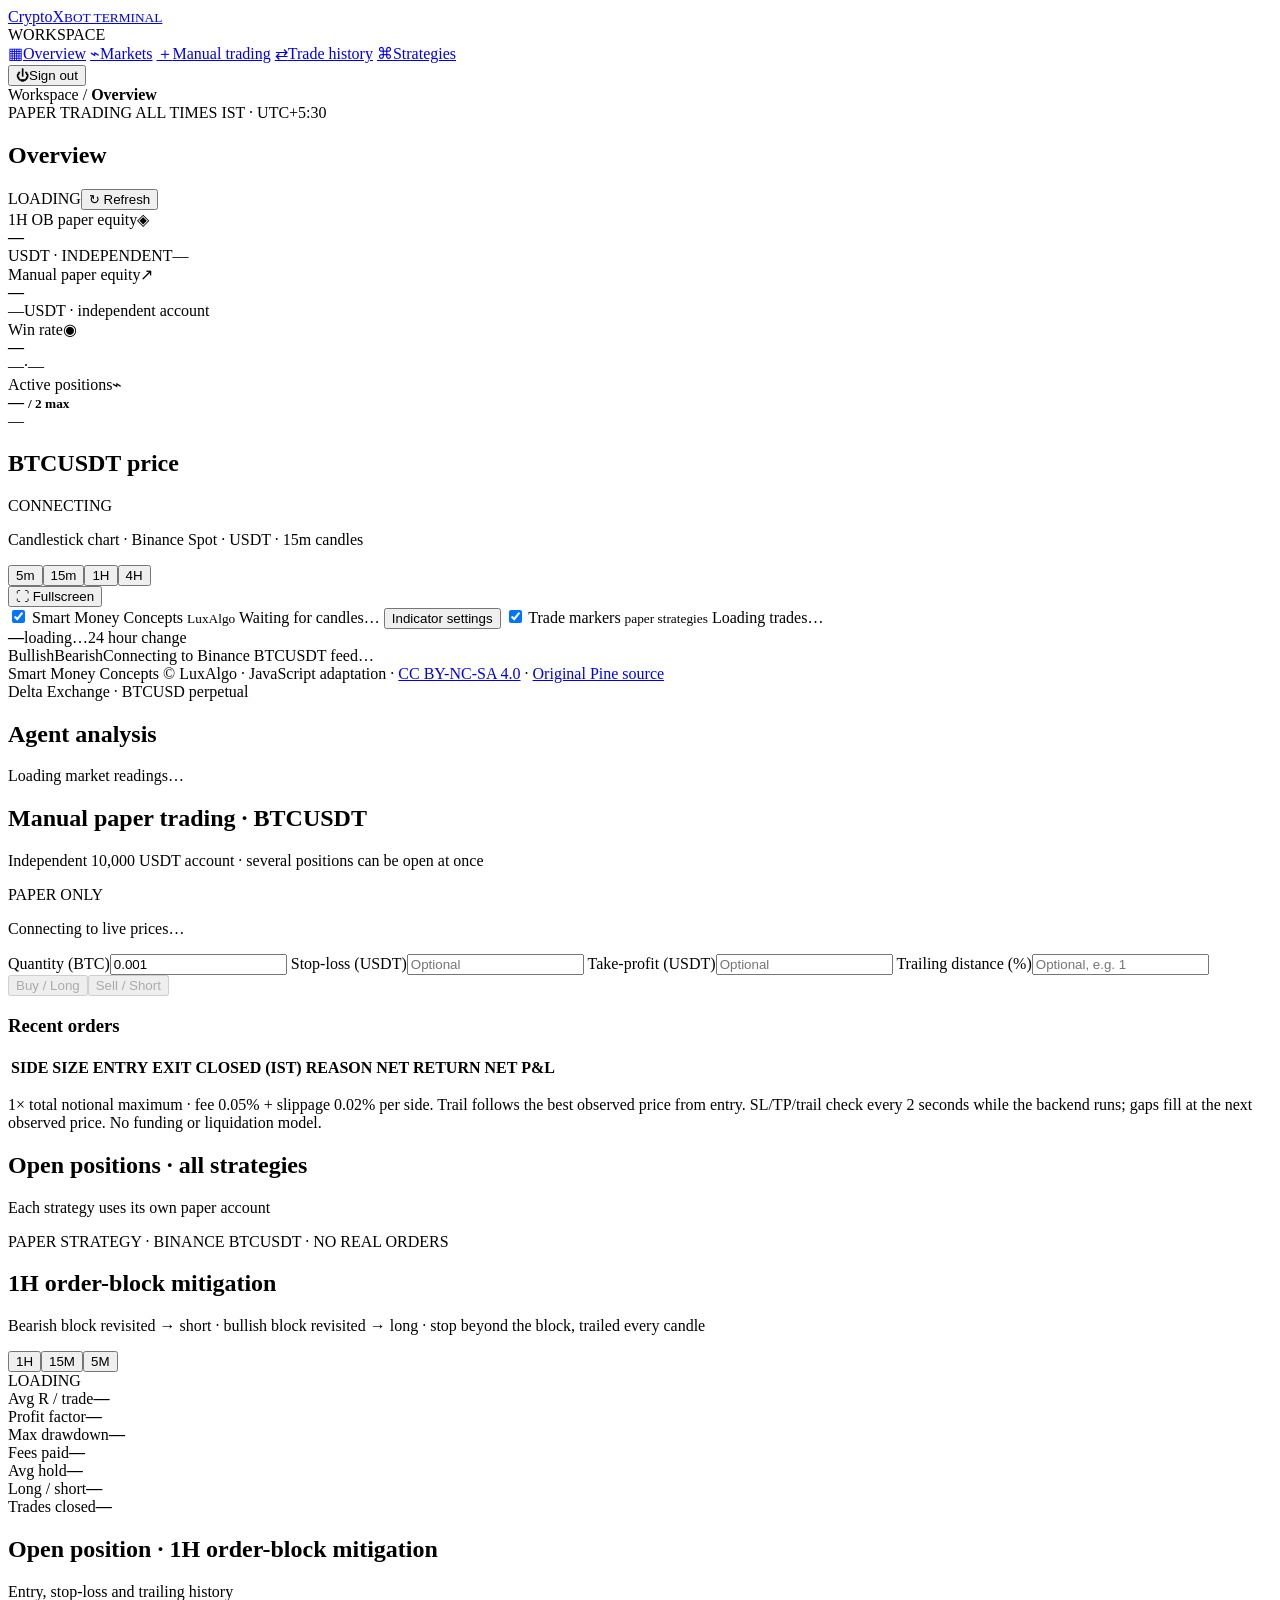
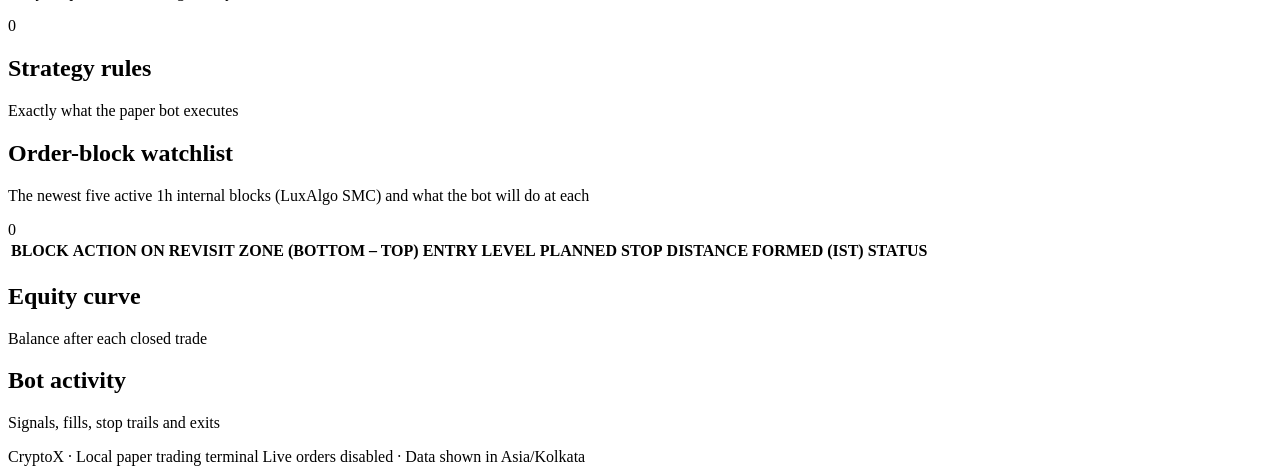
==== commit ccf185e8: "Filter trade markers by chart timeframe, fix wrong logo The pasted logo path actually rendered as "O" ====
--- a/frontend/index.html
+++ b/frontend/index.html
@@ -18,7 +18,7 @@
   <body>
     <div class="app-shell">
       <aside class="sidebar">
-        <a class="brand" href="#overview" aria-label="CryptoX home"><svg class="brand-logo" viewBox="40 -729 3215 920" role="img" aria-label="CryptoX" xmlns="http://www.w3.org/2000/svg"><path fill="currentColor" d="M404.58642578125 12.0Q292.15185546875 12.0 211.4345703125 -27.315185546875Q130.71728515625 -66.63037109375 87.858642578125 -145.902099609375Q45.0 -225.173828125 45.0 -343.54345703125Q45.0 -462.9130859375 87.858642578125 -541.684814453125Q130.71728515625 -620.45654296875 211.4345703125 -659.771728515625Q292.15185546875 -699.0869140625 404.58642578125 -699.0869140625Q518.02099609375 -699.0869140625 598.510009765625 -659.771728515625Q678.9990234375 -620.45654296875 721.857666015625 -541.684814453125Q764.71630859375 -462.9130859375 764.71630859375 -343.54345703125Q764.71630859375 -225.173828125 721.857666015625 -145.902099609375Q678.9990234375 -66.63037109375 598.510009765625 -27.315185546875Q518.02099609375 12.0 404.58642578125 12.0ZM404.58642578125 -127.89013671875Q447.89111328125 -127.89013671875 480.86962890625 -140.988037109375Q513.84814453125 -154.0859375 536.228759765625 -178.966552734375Q558.609375 -203.84716796875 569.89208984375 -239.73876953125Q581.1748046875 -275.63037109375 581.1748046875 -320.67431640625V-365.49951171875Q581.1748046875 -411.0 569.89208984375 -447.119873046875Q558.609375 -483.23974609375 536.228759765625 -508.120361328125Q513.84814453125 -533.0009765625 480.86962890625 -546.098876953125Q447.89111328125 -559.19677734375 404.58642578125 -559.19677734375Q361.28173828125 -559.19677734375 328.30322265625 -546.098876953125Q295.32470703125 -533.0009765625 273.2158203125 -508.120361328125Q251.10693359375 -483.23974609375 240.052490234375 -447.119873046875Q228.998046875 -411.0 228.998046875 -365.49951171875V-320.67431640625Q228.998046875 -275.63037109375 240.052490234375 -239.73876953125Q251.10693359375 -203.84716796875 273.2158203125 -178.966552734375Q295.32470703125 -154.0859375 328.30322265625 -140.988037109375Q361.28173828125 -127.89013671875 404.58642578125 -127.89013671875Z M850.826171875 186.04296875V-527.0869140625H984.97705078125L998.78125 -454.36962890625H1005.78125Q1032.8681640625 -498.63037109375 1074.32470703125 -518.858642578125Q1115.78125 -539.0869140625 1166.78125 -539.0869140625Q1234.49853515625 -539.0869140625 1282.900634765625 -509.271728515625Q1331.302734375 -479.45654296875 1357.34619140625 -418.184814453125Q1383.3896484375 -356.9130859375 1383.3896484375 -262.54345703125Q1383.3896484375 -169.63037109375 1357.117919921875 -108.63037109375Q1330.84619140625 -47.63037109375 1282.900634765625 -17.815185546875Q1234.955078125 12.0 1169.97705078125 12.0Q1138.32470703125 12.0 1110.226806640625 5.0869140625Q1082.12890625 -1.826171875 1059.67236328125 -16.69580078125Q1037.2158203125 -31.5654296875 1021.2158203125 -53.93505859375H1014.67236328125V186.04296875ZM1115.73828125 -115.8251953125Q1153.1298828125 -115.8251953125 1175.553955078125 -130.879638671875Q1197.97802734375 -145.93408203125 1207.84765625 -174.869140625Q1217.71728515625 -203.80419921875 1217.71728515625 -245.76123046875V-280.9560546875Q1217.71728515625 -323.36962890625 1207.84765625 -352.532958984375Q1197.97802734375 -381.6962890625 1175.553955078125 -396.47900390625Q1153.1298828125 -411.26171875 1115.73828125 -411.26171875Q1080.1728515625 -411.26171875 1057.47705078125 -394.435546875Q1034.78125 -377.609375 1024.183349609375 -347.08740234375Q1013.58544921875 -316.5654296875 1013.58544921875 -275.521484375V-252.10888671875Q1013.58544921875 -221.80419921875 1019.49853515625 -196.73876953125Q1025.41162109375 -171.67333984375 1037.73779296875 -153.662353515625Q1050.06396484375 -135.6513671875 1069.574951171875 -125.73828125Q1089.0859375 -115.8251953125 1115.73828125 -115.8251953125Z M1656.4765625 12.0Q1604.75927734375 12.0 1569.422607421875 -3.69580078125Q1534.0859375 -19.3916015625 1516.336181640625 -50.163330078125Q1498.58642578125 -80.93505859375 1498.58642578125 -124.89111328125V-408.06591796875H1429.6083984375V-527.0869140625H1504.3037109375L1537.71630859375 -681.15185546875H1662.4326171875V-527.0869140625H1764.84521484375V-408.06591796875H1662.4326171875V-164.607421875Q1662.4326171875 -136.54248046875 1673.4326171875 -121.78173828125Q1684.4326171875 -107.02099609375 1712.9541015625 -107.02099609375H1764.84521484375V-5.0869140625Q1751.58447265625 -0.54345703125 1732.193359375 3.5Q1712.80224609375 7.54345703125 1692.726318359375 9.771728515625Q1672.650390625 12.0 1656.4765625 12.0Z M1844.28271484375 -597.76123046875V-724.0869140625H2008.12890625V-597.76123046875ZM1844.28271484375 0.0V-527.0869140625H2008.12890625V0.0Z M2375.4775390625 12.0Q2287.3037109375 12.0 2224.684326171875 -18.04345703125Q2162.06494140625 -48.0869140625 2128.71728515625 -109.358642578125Q2095.36962890625 -170.63037109375 2095.36962890625 -263.54345703125Q2095.36962890625 -357.45654296875 2128.71728515625 -418.228271484375Q2162.06494140625 -479.0 2224.684326171875 -509.04345703125Q2287.3037109375 -539.0869140625 2375.4775390625 -539.0869140625Q2464.10791015625 -539.0869140625 2526.770751953125 -509.04345703125Q2589.43359375 -479.0 2622.78125 -418.228271484375Q2656.12890625 -357.45654296875 2656.12890625 -263.54345703125Q2656.12890625 -170.63037109375 2622.78125 -109.358642578125Q2589.43359375 -48.0869140625 2526.770751953125 -18.04345703125Q2464.10791015625 12.0 2375.4775390625 12.0ZM2375.4775390625 -107.02099609375Q2416.41259765625 -107.02099609375 2441.836669921875 -122.8037109375Q2467.2607421875 -138.58642578125 2478.858642578125 -169.293212890625Q2490.45654296875 -200.0 2490.45654296875 -244.58740234375V-281.9560546875Q2490.45654296875 -326.54345703125 2478.858642578125 -357.52197265625Q2467.2607421875 -388.50048828125 2441.836669921875 -404.283203125Q2416.41259765625 -420.06591796875 2375.4775390625 -420.06591796875Q2334.54248046875 -420.06591796875 2309.39013671875 -404.283203125Q2284.23779296875 -388.50048828125 2272.639892578125 -357.52197265625Q2261.0419921875 -326.54345703125 2261.0419921875 -281.9560546875V-244.58740234375Q2261.0419921875 -200.0 2272.639892578125 -169.293212890625Q2284.23779296875 -138.58642578125 2309.39013671875 -122.8037109375Q2334.54248046875 -107.02099609375 2375.4775390625 -107.02099609375Z M2743.28271484375 0.0V-527.0869140625H2878.43359375L2890.06396484375 -451.65234375H2897.06396484375Q2916.6943359375 -479.45654296875 2943.096435546875 -499.04345703125Q2969.49853515625 -518.63037109375 3002.357177734375 -528.858642578125Q3035.2158203125 -539.0869140625 3072.12890625 -539.0869140625Q3129.19384765625 -539.0869140625 3168.78076171875 -518.097900390625Q3208.36767578125 -497.10888671875 3229.28076171875 -454.93505859375Q3250.19384765625 -412.76123046875 3250.19384765625 -347.93505859375V0.0H3085.89111328125V-324.84814453125Q3085.89111328125 -346.8701171875 3080.47802734375 -362.65283203125Q3075.06494140625 -378.435546875 3065.010498046875 -389.120361328125Q3054.9560546875 -399.80517578125 3039.945068359375 -405.076904296875Q3024.93408203125 -410.3486328125 3005.6513671875 -410.3486328125Q2976.9990234375 -410.3486328125 2954.8466796875 -396.794189453125Q2932.6943359375 -383.23974609375 2919.91162109375 -360.402587890625Q2907.12890625 -337.5654296875 2907.12890625 -308.173828125V0.0Z"/></svg><small>BOT TERMINAL</small></a>
+        <a class="brand" href="#overview" aria-label="CryptoX home"><span class="brand-word">Crypto<span class="brand-x">X</span></span><small>BOT TERMINAL</small></a>
         <div class="nav-label">WORKSPACE</div>
         <nav>
           <a class="nav-item active" href="#overview"><span class="nav-icon">▦</span>Overview</a>
